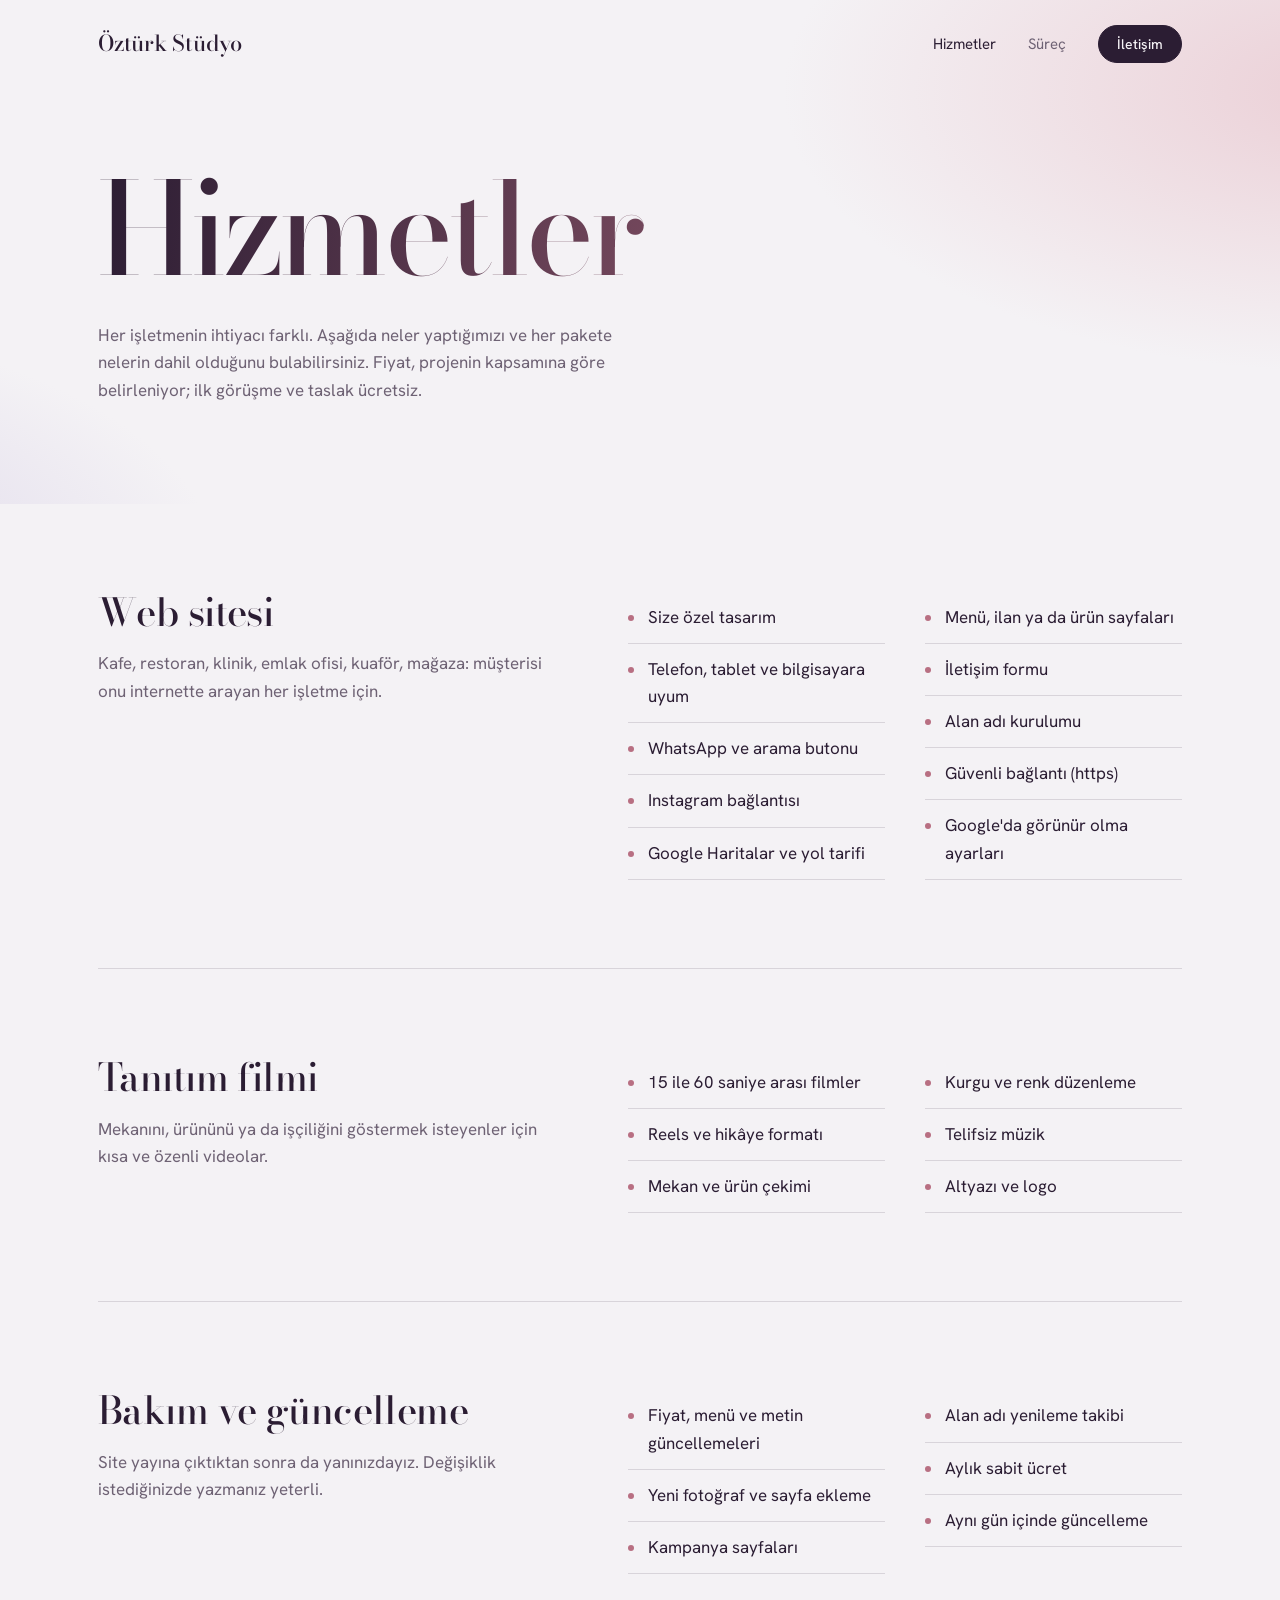
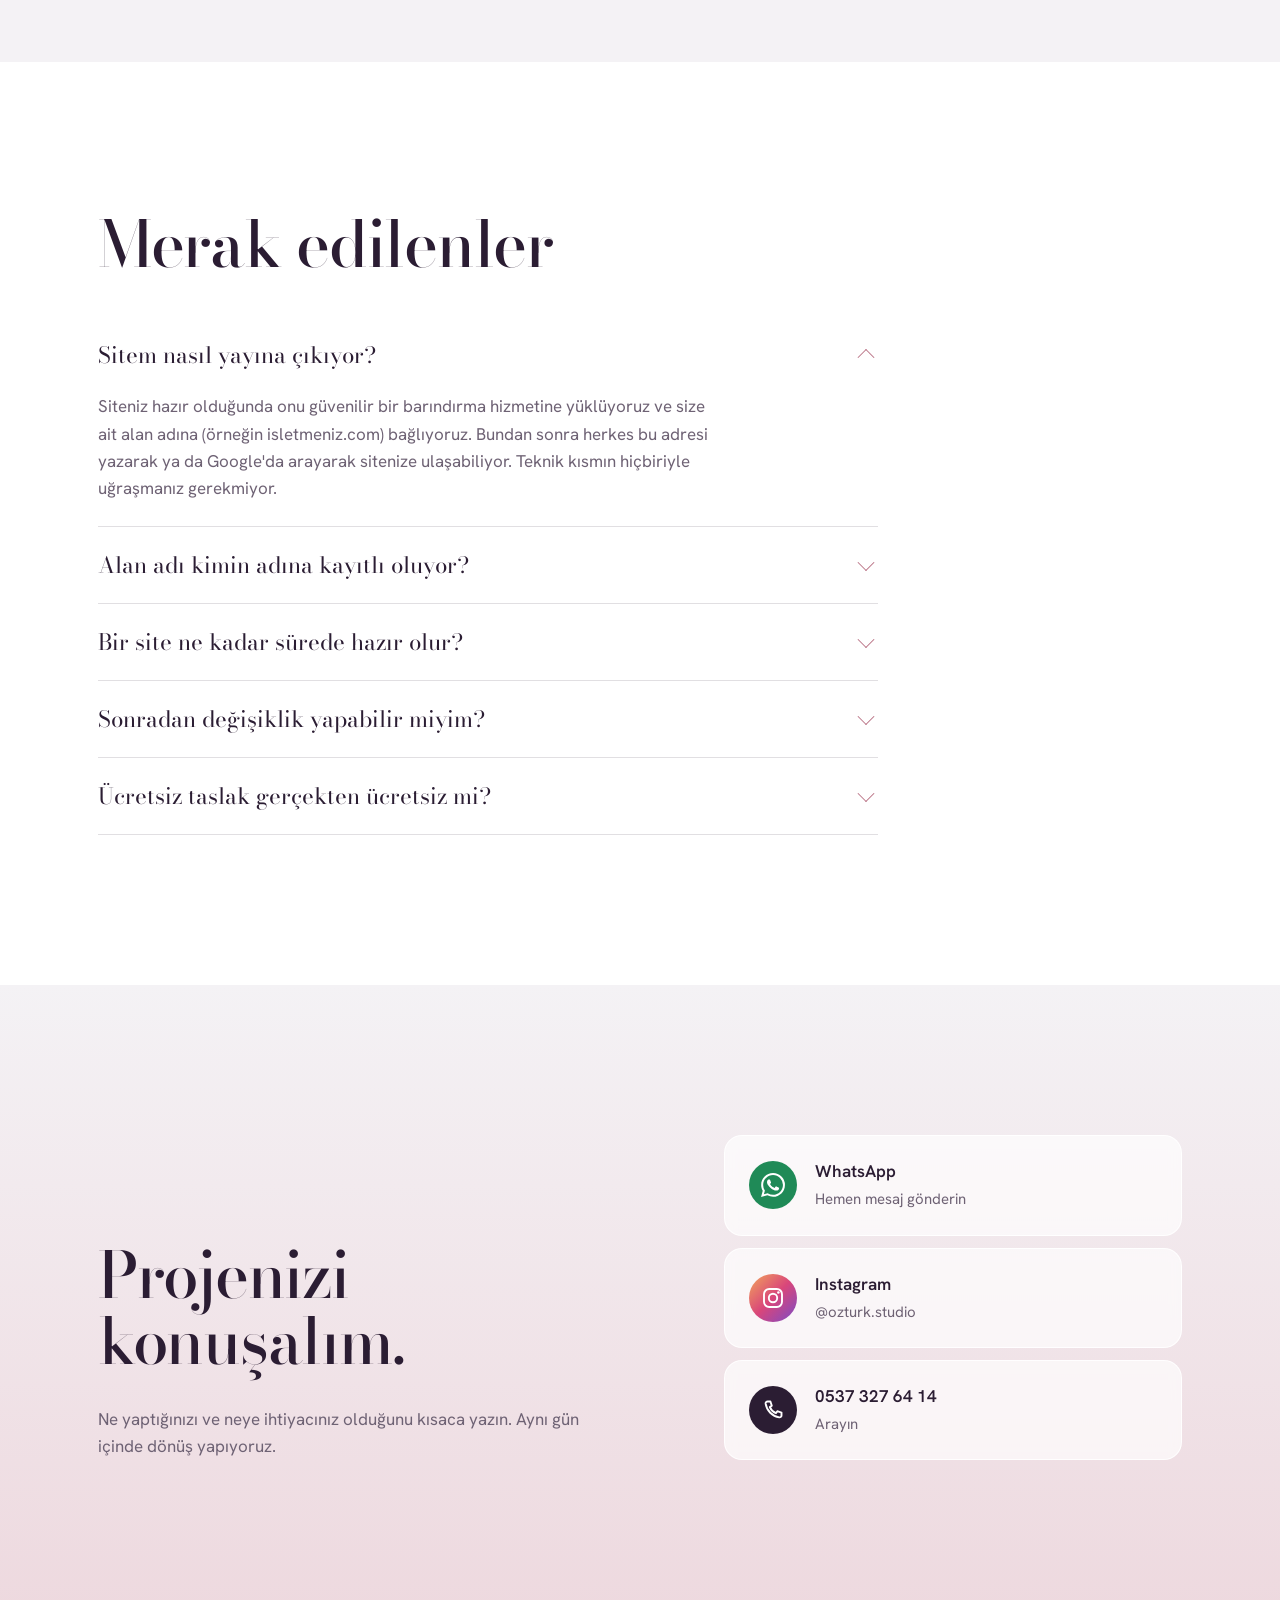
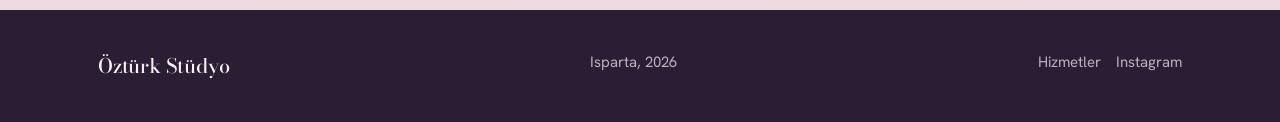
==== hizmetler.html @ a8c5b015 "Öztürk Stüdyo sitesi: ana sayfa ve hizmetler Co-Authored-By: Claude Opus 5.5 <noreply@anthropic.com>" ====
<!doctype html>
<html lang="tr">
<head>
<meta charset="utf-8">
<meta name="viewport" content="width=device-width,initial-scale=1">
<title>Hizmetler | Öztürk Stüdyo</title>
<meta name="description" content="Web sitesi, tanıtım filmi ve bakım hizmetleri. Sitenizin nasıl yayına çıktığı ve alan adı hakkında merak edilenler.">
<meta property="og:title" content="Öztürk Stüdyo">
<meta property="og:description" content="İşletmeler için özel tasarım web siteleri ve tanıtım filmleri. Isparta.">
<meta property="og:type" content="website">
<meta name="theme-color" content="#2B1D33">
<link rel="icon" href="favicon.svg" type="image/svg+xml">
<link rel="preconnect" href="https://fonts.googleapis.com">
<link rel="preconnect" href="https://fonts.gstatic.com" crossorigin>
<link href="https://fonts.googleapis.com/css2?family=Bodoni+Moda:ital,opsz,wght@0,6..96,400;0,6..96,500;1,6..96,400&family=Hanken+Grotesk:wght@400;500;600&display=swap" rel="stylesheet">
<link rel="stylesheet" href="style.css">
</head>
<body>
<svg width="0" height="0" style="position:absolute" aria-hidden="true">
  <symbol id="i-wa" viewBox="0 0 24 24"><path fill="currentColor" d="M17.472 14.382c-.297-.149-1.758-.867-2.03-.967-.273-.099-.471-.148-.67.15-.197.297-.767.966-.94 1.164-.173.199-.347.223-.644.075-.297-.15-1.255-.463-2.39-1.475-.883-.788-1.48-1.761-1.653-2.059-.173-.297-.018-.458.13-.606.134-.133.298-.347.446-.52.149-.174.198-.298.298-.497.099-.198.05-.371-.025-.52-.075-.149-.669-1.612-.916-2.207-.242-.579-.487-.5-.669-.51-.173-.008-.371-.01-.57-.01-.198 0-.52.074-.792.372-.272.297-1.04 1.016-1.04 2.479 0 1.462 1.065 2.875 1.213 3.074.149.198 2.096 3.2 5.077 4.487.709.306 1.262.489 1.694.625.712.227 1.36.195 1.871.118.571-.085 1.758-.719 2.006-1.413.248-.694.248-1.289.173-1.413-.074-.124-.272-.198-.57-.347m-5.421 7.403h-.004a9.87 9.87 0 01-5.031-1.378l-.361-.214-3.741.982.998-3.648-.235-.374a9.86 9.86 0 01-1.51-5.26c.001-5.45 4.436-9.884 9.888-9.884 2.64 0 5.122 1.03 6.988 2.898a9.825 9.825 0 012.893 6.994c-.003 5.45-4.437 9.884-9.885 9.884m8.413-18.297A11.815 11.815 0 0012.05 0C5.495 0 .16 5.335.157 11.892c0 2.096.547 4.142 1.588 5.945L.057 24l6.305-1.654a11.882 11.882 0 005.683 1.448h.005c6.554 0 11.89-5.335 11.893-11.893a11.821 11.821 0 00-3.48-8.413Z"/></symbol>
  <symbol id="i-ig" viewBox="0 0 24 24"><g fill="none" stroke="currentColor" stroke-width="1.9"><rect x="3" y="3" width="18" height="18" rx="5.2"/><circle cx="12" cy="12" r="4.2"/></g><circle cx="17.4" cy="6.6" r="1.25" fill="currentColor"/></symbol>
  <symbol id="i-tel" viewBox="0 0 24 24"><path fill="none" stroke="currentColor" stroke-width="1.9" stroke-linejoin="round" d="M6.6 3.5h2.8l1.4 4.2-2 1.4a12 12 0 0 0 6.1 6.1l1.4-2 4.2 1.4v2.8a2 2 0 0 1-2.2 2A16.5 16.5 0 0 1 4.6 5.7a2 2 0 0 1 2-2.2Z"/></symbol>
</svg>
<a class="skip" href="#icerik">İçeriğe geç</a>

<header class="top">
  <div class="wrap">
    <a class="mark" href="./" aria-label="Öztürk Stüdyo, ana sayfa">Öztürk Stüdyo</a>
    <nav class="nav" aria-label="Ana menü">
      <a class="hide-s" href="hizmetler.html" aria-current="page">Hizmetler</a>
      <a class="hide-s" href="./#surec">Süreç</a>
      <a class="btn small" href="#iletisim">İletişim</a>
    </nav>
  </div>
</header>

<main id="icerik">
  <section class="page-head" aria-labelledby="baslik">
    <div class="wrap">
      <h1 class="reveal" id="baslik">Hizmetler</h1>
      <p class="intro reveal d2">Her işletmenin ihtiyacı farklı. Aşağıda neler yaptığımızı ve her pakete nelerin dahil olduğunu bulabilirsiniz. Fiyat, projenin kapsamına göre belirleniyor; ilk görüşme ve taslak ücretsiz.</p>
    </div>
  </section>

  <div class="wrap">
    <section class="svc" aria-labelledby="s1">
      <div>
        <h2 class="h3" id="s1">Web sitesi</h2>
        <p class="who">Kafe, restoran, klinik, emlak ofisi, kuaför, mağaza: müşterisi onu internette arayan her işletme için.</p>
      </div>
      <ul class="ticks incl">
        <li>Size özel tasarım</li>
        <li>Telefon, tablet ve bilgisayara uyum</li>
        <li>WhatsApp ve arama butonu</li>
        <li>Instagram bağlantısı</li>
        <li>Google Haritalar ve yol tarifi</li>
        <li>Menü, ilan ya da ürün sayfaları</li>
        <li>İletişim formu</li>
        <li>Alan adı kurulumu</li>
        <li>Güvenli bağlantı (https)</li>
        <li>Google'da görünür olma ayarları</li>
      </ul>
    </section>

    <section class="svc" aria-labelledby="s2">
      <div>
        <h2 class="h3" id="s2">Tanıtım filmi</h2>
        <p class="who">Mekanını, ürününü ya da işçiliğini göstermek isteyenler için kısa ve özenli videolar.</p>
      </div>
      <ul class="ticks incl">
        <li>15 ile 60 saniye arası filmler</li>
        <li>Reels ve hikâye formatı</li>
        <li>Mekan ve ürün çekimi</li>
        <li>Kurgu ve renk düzenleme</li>
        <li>Telifsiz müzik</li>
        <li>Altyazı ve logo</li>
      </ul>
    </section>

    <section class="svc" aria-labelledby="s3">
      <div>
        <h2 class="h3" id="s3">Bakım ve güncelleme</h2>
        <p class="who">Site yayına çıktıktan sonra da yanınızdayız. Değişiklik istediğinizde yazmanız yeterli.</p>
      </div>
      <ul class="ticks incl">
        <li>Fiyat, menü ve metin güncellemeleri</li>
        <li>Yeni fotoğraf ve sayfa ekleme</li>
        <li>Kampanya sayfaları</li>
        <li>Alan adı yenileme takibi</li>
        <li>Aylık sabit ücret</li>
        <li>Aynı gün içinde güncelleme</li>
      </ul>
    </section>
  </div>

  <section class="block launch" aria-labelledby="sss">
    <div class="wrap">
      <h2 class="h2" id="sss">Merak edilenler</h2>
      <div class="faq">
        <details open>
          <summary>Sitem nasıl yayına çıkıyor?</summary>
          <p>Siteniz hazır olduğunda onu güvenilir bir barındırma hizmetine yüklüyoruz ve size ait alan adına (örneğin isletmeniz.com) bağlıyoruz. Bundan sonra herkes bu adresi yazarak ya da Google'da arayarak sitenize ulaşabiliyor. Teknik kısmın hiçbiriyle uğraşmanız gerekmiyor.</p>
        </details>
        <details>
          <summary>Alan adı kimin adına kayıtlı oluyor?</summary>
          <p>Sizin adınıza. Alan adı işletmenizin dijital adresi, o yüzden tamamen size ait oluyor. Biz kurulumunu ve yıllık yenileme takibini yapıyoruz.</p>
        </details>
        <details>
          <summary>Bir site ne kadar sürede hazır olur?</summary>
          <p>Taslak genellikle birkaç gün içinde hazır oluyor. Fotoğraf ve metinler tamamlandığında site yaklaşık iki hafta içinde yayına çıkıyor.</p>
        </details>
        <details>
          <summary>Sonradan değişiklik yapabilir miyim?</summary>
          <p>Evet. Bakım paketiyle istediğiniz değişikliği WhatsApp'tan yazmanız yeterli. Kendiniz düzenlemek isterseniz, kod bilmeden giriş yapıp metin ve fotoğraf değiştirebileceğiniz basit bir panel de kurabiliyoruz.</p>
        </details>
        <details>
          <summary>Ücretsiz taslak gerçekten ücretsiz mi?</summary>
          <p>Evet. Karar vermeden önce sitenizin nasıl görüneceğini görmenizi istiyoruz. Beğenmezseniz hiçbir yükümlülüğünüz olmuyor.</p>
        </details>
      </div>
    </div>
  </section>

<section class="block contact" id="iletisim" aria-labelledby="ilet">
    <div class="wrap contact-grid">
      <div>
        <h2 class="h2" id="ilet">Projenizi konuşalım.</h2>
        <p class="intro">Ne yaptığınızı ve neye ihtiyacınız olduğunu kısaca yazın. Aynı gün içinde dönüş yapıyoruz.</p>
      </div>
      <div class="channels">
        <a class="channel wa js-wa" href="https://wa.me/905373276414?text=Merhaba%2C%20%C3%96zt%C3%BCrk%20St%C3%BCdyo%27nun%20sitesinden%20yaz%C4%B1yorum.%20Bir%20proje%20hakk%C4%B1nda%20konu%C5%9Fmak%20istiyorum." target="_blank" rel="noopener">
          <span class="ico"><svg aria-hidden="true"><use href="#i-wa"/></svg></span>
          <span><strong>WhatsApp</strong><small>Hemen mesaj gönderin</small></span>
        </a>
        <a class="channel ig" href="https://www.instagram.com/ozturk.studio/" target="_blank" rel="noopener">
          <span class="ico"><svg aria-hidden="true"><use href="#i-ig"/></svg></span>
          <span><strong>Instagram</strong><small>@ozturk.studio</small></span>
        </a>
        <a class="channel tel" href="tel:+905373276414">
          <span class="ico"><svg aria-hidden="true"><use href="#i-tel"/></svg></span>
          <span><strong>0537 327 64 14</strong><small>Arayın</small></span>
        </a>
      </div>
    </div>
  </section>
</main>

<footer class="foot">
  <div class="wrap">
    <span class="mark">Öztürk Stüdyo</span>
    <span>Isparta, 2026</span>
    <span><a href="hizmetler.html">Hizmetler</a>&emsp;<a href="https://www.instagram.com/ozturk.studio/" target="_blank" rel="noopener">Instagram</a></span>
  </div>
</footer>

<a class="float-wa js-wa" href="https://wa.me/905373276414?text=Merhaba%2C%20%C3%96zt%C3%BCrk%20St%C3%BCdyo%27nun%20sitesinden%20yaz%C4%B1yorum.%20Bir%20proje%20hakk%C4%B1nda%20konu%C5%9Fmak%20istiyorum." target="_blank" rel="noopener" aria-label="WhatsApp'tan yazın"><svg aria-hidden="true"><use href="#i-wa"/></svg></a>
<script src="site.js"></script>
</body>
</html>
---- style.css ----
/* Öztürk Stüdyo — ortak stil */
:root{
  --plum:#2B1D33;
  --plum-soft:#4A3352;
  --rose:#B86F82;
  --blush:#EBCFD6;
  --lilac:#DAD3E8;
  --pearl:#F4F2F5;
  --ink:#2B1D33;
  --muted:#6E6274;
  --line:rgba(43,29,51,.14);
  --wa:#1F8A57;
  --serif:"Bodoni Moda", "Didot", "Bodoni 72", Georgia, serif;
  --sans:"Hanken Grotesk", "Helvetica Neue", Arial, sans-serif;
  --wrap:1180px;
  --gut:clamp(20px,4vw,48px);
}
*,*::before,*::after{box-sizing:border-box}
html{-webkit-text-size-adjust:100%;scroll-behavior:smooth}
body{margin:0;background:var(--pearl);color:var(--ink);font-family:var(--sans);font-size:17px;line-height:1.6;-webkit-font-smoothing:antialiased;overflow-x:hidden}
img,svg{display:block;max-width:100%}
a{color:inherit}
::selection{background:var(--blush)}
:focus-visible{outline:2px solid var(--rose);outline-offset:3px;border-radius:2px}
.wrap{max-width:var(--wrap);margin:0 auto;padding:0 var(--gut)}
.skip{position:absolute;left:-999px;top:8px;background:var(--plum);color:#fff;padding:8px 14px;z-index:99}
.skip:focus{left:8px}

/* Üst bar */
.top{position:absolute;inset:0 0 auto 0;z-index:10}
.top .wrap{display:flex;align-items:center;justify-content:space-between;height:88px;gap:24px}
.mark{font-family:var(--serif);font-size:22px;font-weight:500;text-decoration:none;letter-spacing:-.01em;white-space:nowrap}
.nav{display:flex;align-items:center;gap:32px;font-size:15px}
.nav a{text-decoration:none;color:var(--muted);transition:color .2s}
.nav a:hover,.nav a[aria-current="page"]{color:var(--ink)}
.nav .btn{color:var(--pearl)}
@media (max-width:760px){.nav .hide-s{display:none}.nav{gap:18px}}

/* Butonlar */
.btn{display:inline-flex;align-items:center;gap:10px;font:500 15px/1 var(--sans);text-decoration:none;padding:15px 22px;border-radius:999px;background:var(--plum);color:var(--pearl);border:1px solid var(--plum);transition:background .25s,color .25s,transform .25s}
.btn:hover{background:var(--plum-soft);border-color:var(--plum-soft)}
.btn:active{transform:translateY(1px)}
.btn svg{width:18px;height:18px;flex:none}
.btn.small{padding:11px 18px;font-size:14px}
.btn.ghost{background:transparent;color:var(--ink);border-color:var(--line)}
.btn.ghost:hover{background:rgba(255,255,255,.6);border-color:var(--ink)}
.btn.light{background:var(--pearl);color:var(--plum);border-color:var(--pearl)}
.btn.light:hover{background:#fff}
.btn.outline-light{background:transparent;color:var(--pearl);border-color:rgba(244,242,245,.4)}
.btn.outline-light:hover{border-color:var(--pearl);background:rgba(244,242,245,.08)}
.link{text-decoration:underline;text-decoration-thickness:1px;text-underline-offset:5px;text-decoration-color:var(--rose)}

/* Hero: solan renk alanları */
.hero{position:relative;min-height:100svh;display:flex;align-items:flex-end;padding:140px 0 clamp(48px,8vh,96px);isolation:isolate;overflow:hidden}
.hero::before{content:"";position:absolute;inset:-20%;z-index:-1;
  background:
    radial-gradient(42% 46% at 78% 22%, var(--blush) 0%, rgba(235,207,214,0) 70%),
    radial-gradient(38% 42% at 12% 70%, var(--lilac) 0%, rgba(218,211,232,0) 70%),
    radial-gradient(30% 30% at 60% 88%, rgba(184,111,130,.28) 0%, rgba(184,111,130,0) 70%);
  filter:blur(10px);animation:drift 26s ease-in-out infinite alternate}
@keyframes drift{to{transform:translate3d(-4%,3%,0) scale(1.06)}}
.hero-grid{display:grid;grid-template-columns:1fr;gap:clamp(28px,4vw,48px)}
.word{font-family:var(--serif);font-weight:500;font-size:clamp(4.4rem,20vw,13.5rem);line-height:.86;letter-spacing:-.035em;margin:0;
  background:linear-gradient(100deg,var(--plum) 0%,var(--plum-soft) 38%,var(--rose) 78%,#D7A3AF 100%);
  -webkit-background-clip:text;background-clip:text;color:transparent;padding-bottom:.06em}
.word span{display:block}
.word span+span{padding-left:clamp(1.2rem,14vw,12rem)}
.hero-foot{display:grid;grid-template-columns:minmax(0,1.1fr) auto;align-items:end;gap:32px;border-top:1px solid var(--line);padding-top:28px}
.lede{font-size:clamp(18px,1.6vw,21px);line-height:1.5;max-width:34ch;margin:0}
.actions{display:flex;flex-wrap:wrap;gap:12px}
@media (max-width:760px){.hero-foot{grid-template-columns:1fr}}

/* Giriş animasyonu (tek sahne) */
.reveal{opacity:0;transform:translateY(18px);animation:rise 1.1s cubic-bezier(.2,.7,.1,1) forwards}
.reveal.d1{animation-delay:.15s}.reveal.d2{animation-delay:.45s}.reveal.d3{animation-delay:.7s}
@keyframes rise{to{opacity:1;transform:none}}

/* Bölümler */
section{position:relative}
.block{padding:clamp(80px,12vw,150px) 0}
.h2{font-family:var(--serif);font-weight:500;font-size:clamp(2.3rem,5vw,4rem);line-height:1.02;letter-spacing:-.02em;margin:0 0 .5em;max-width:16ch}
.h3{font-family:var(--serif);font-weight:500;font-size:clamp(1.8rem,3vw,2.5rem);line-height:1.08;letter-spacing:-.015em;margin:0 0 .45em}
.intro{color:var(--muted);max-width:52ch;margin:0}

/* İki hizmet */
.duo{display:grid;grid-template-columns:1fr 1fr;gap:clamp(32px,6vw,96px);margin-top:clamp(48px,7vw,88px)}
.duo article{position:relative;padding-top:clamp(28px,3vw,40px)}
.duo article::before{content:"";position:absolute;top:0;left:0;right:0;height:3px;border-radius:3px;background:linear-gradient(90deg,var(--rose),rgba(184,111,130,0))}
.duo p{margin:0 0 22px;max-width:44ch}
.ticks{list-style:none;padding:0;margin:0}
.ticks li{padding:12px 0;border-bottom:1px solid var(--line);display:flex;gap:14px;align-items:baseline}
.ticks li::before{content:"";width:6px;height:6px;border-radius:50%;background:var(--rose);flex:none;transform:translateY(-2px)}
@media (max-width:820px){.duo{grid-template-columns:1fr}}

/* Koyu, solan bant */
.band{background:linear-gradient(170deg,var(--plum) 0%,#3C2843 55%,#7A4A5C 100%);color:var(--pearl);overflow:hidden}
.band::after{content:"";position:absolute;right:-10%;bottom:-40%;width:60%;height:120%;background:radial-gradient(closest-side,rgba(235,207,214,.22),rgba(235,207,214,0));pointer-events:none}
.statement{font-family:var(--serif);font-weight:400;font-size:clamp(2.1rem,5.4vw,4.6rem);line-height:1.06;letter-spacing:-.02em;margin:0;max-width:18ch}
.band .sub{color:rgba(244,242,245,.72);max-width:46ch;margin:32px 0 0;font-size:18px}

/* Süreç (gerçek sıra) */
.steps{list-style:none;padding:0;margin:clamp(48px,6vw,72px) 0 0;display:grid;grid-template-columns:repeat(4,1fr);gap:clamp(24px,3vw,40px);counter-reset:s}
.steps li{counter-increment:s;padding-top:20px;border-top:1px solid var(--line)}
.steps li::before{content:counter(s);display:block;font-family:var(--serif);font-size:3.2rem;line-height:1;color:var(--rose);margin-bottom:18px}
.steps h3{font-family:var(--serif);font-weight:500;font-size:1.45rem;margin:0 0 8px}
.steps p{margin:0;color:var(--muted);font-size:16px}
@media (max-width:900px){.steps{grid-template-columns:1fr 1fr}}
@media (max-width:520px){.steps{grid-template-columns:1fr}}

/* İletişim */
.contact{background:linear-gradient(180deg,var(--pearl) 0%,var(--blush) 140%)}
.contact-grid{display:grid;grid-template-columns:1.2fr 1fr;gap:clamp(32px,6vw,80px);align-items:end}
.contact .h2{max-width:13ch}
.channels{display:grid;gap:12px}
.channel{display:flex;align-items:center;gap:18px;padding:22px 24px;border-radius:18px;text-decoration:none;background:rgba(255,255,255,.66);border:1px solid rgba(255,255,255,.9);backdrop-filter:blur(6px);transition:background .25s,transform .25s}
.channel:hover{background:#fff;transform:translateY(-2px)}
.channel .ico{width:48px;height:48px;border-radius:50%;display:grid;place-items:center;flex:none;color:#fff}
.channel .ico svg{width:24px;height:24px}
.channel.wa .ico{background:var(--wa)}
.channel.ig .ico{background:linear-gradient(135deg,#F2A65A 0%,#D9467A 50%,#7A4BC8 100%)}
.channel.tel .ico{background:var(--plum)}
.channel strong{display:block;font-weight:600;font-size:17px}
.channel small{color:var(--muted);font-size:15px}
@media (max-width:820px){.contact-grid{grid-template-columns:1fr}}

/* Alt bilgi */
.foot{background:var(--plum);color:rgba(244,242,245,.7);font-size:15px;padding:40px 0}
.foot .wrap{display:flex;justify-content:space-between;flex-wrap:wrap;gap:16px}
.foot a{text-decoration:none}
.foot a:hover{color:var(--pearl)}
.foot .mark{color:var(--pearl);font-size:20px}

/* Yüzen WhatsApp */
.float-wa{position:fixed;right:20px;bottom:20px;z-index:20;width:56px;height:56px;border-radius:50%;background:var(--wa);color:#fff;display:grid;place-items:center;box-shadow:0 10px 30px rgba(31,138,87,.35);opacity:0;pointer-events:none;transform:translateY(12px);transition:opacity .3s,transform .3s}
.float-wa.on{opacity:1;pointer-events:auto;transform:none}
.float-wa svg{width:28px;height:28px}

/* Hizmetler sayfası */
.page-head{position:relative;padding:170px 0 clamp(60px,8vw,100px);isolation:isolate;overflow:hidden}
.page-head::before{content:"";position:absolute;inset:-30%;z-index:-1;background:radial-gradient(40% 50% at 85% 30%,var(--blush),rgba(235,207,214,0) 70%),radial-gradient(35% 45% at 5% 90%,var(--lilac),rgba(218,211,232,0) 70%)}
.page-head h1{font-family:var(--serif);font-weight:500;font-size:clamp(3.4rem,10vw,8rem);line-height:.92;letter-spacing:-.03em;margin:0 0 28px;background:linear-gradient(100deg,var(--plum),var(--rose));-webkit-background-clip:text;background-clip:text;color:transparent;padding-bottom:.05em}
.svc{display:grid;grid-template-columns:minmax(0,.9fr) minmax(0,1.1fr);gap:clamp(28px,6vw,96px);padding:clamp(56px,7vw,88px) 0;border-top:1px solid var(--line)}
.svc:first-of-type{border-top:0}
.svc .who{color:var(--muted);margin:0}
.svc .incl{columns:2;column-gap:40px}
.svc .incl li{break-inside:avoid}
@media (max-width:820px){.svc{grid-template-columns:1fr}.svc .incl{columns:1}}
.launch{background:#fff}
.faq{max-width:780px;margin-top:40px}
.faq details{border-bottom:1px solid var(--line)}
.faq summary{list-style:none;cursor:pointer;padding:24px 40px 24px 0;font-family:var(--serif);font-size:1.4rem;line-height:1.25;position:relative}
.faq summary::-webkit-details-marker{display:none}
.faq summary::after{content:"";position:absolute;right:6px;top:50%;width:12px;height:12px;border-right:1.5px solid var(--rose);border-bottom:1.5px solid var(--rose);transform:translateY(-70%) rotate(45deg);transition:transform .25s}
.faq details[open] summary::after{transform:translateY(-30%) rotate(-135deg)}
.faq details p{margin:0 0 24px;color:var(--muted);max-width:62ch}

@media (prefers-reduced-motion:reduce){
  *,*::before,*::after{animation:none!important;transition:none!important}
  .reveal{opacity:1;transform:none}
  html{scroll-behavior:auto}
}
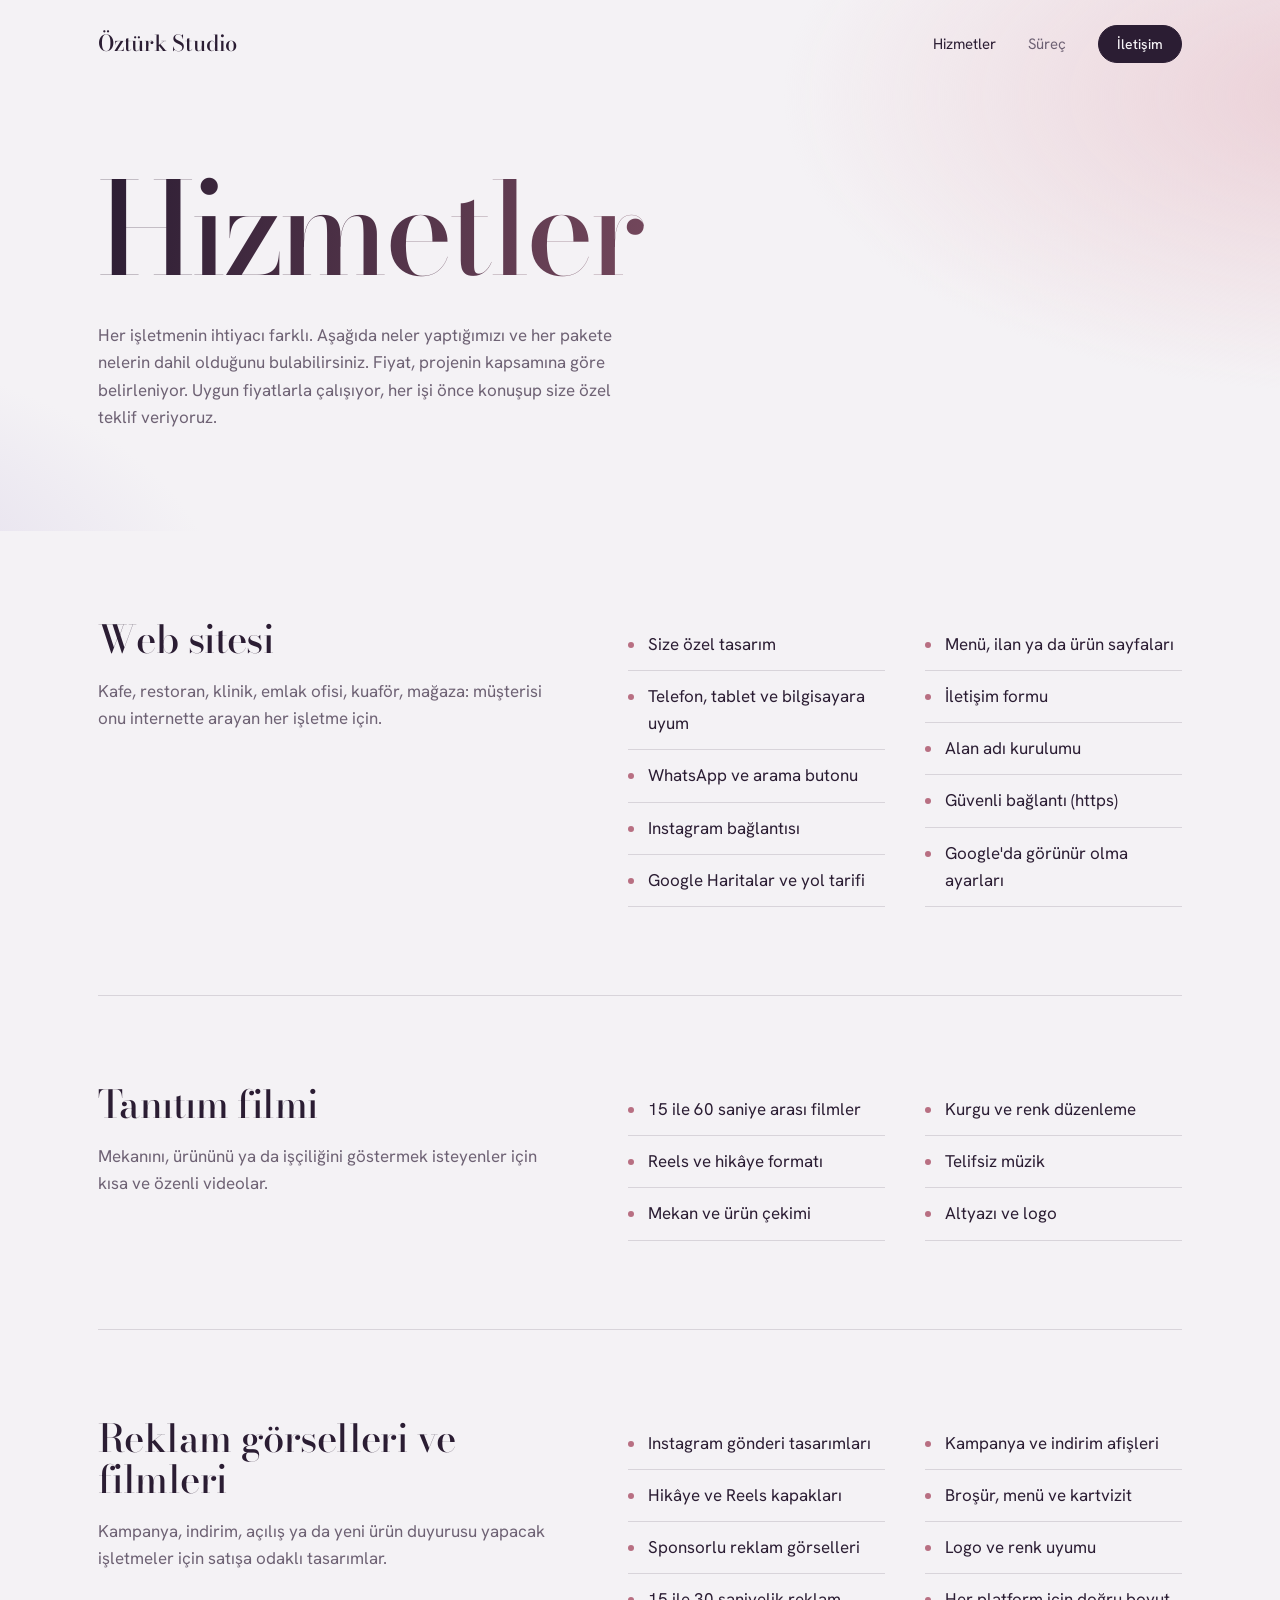
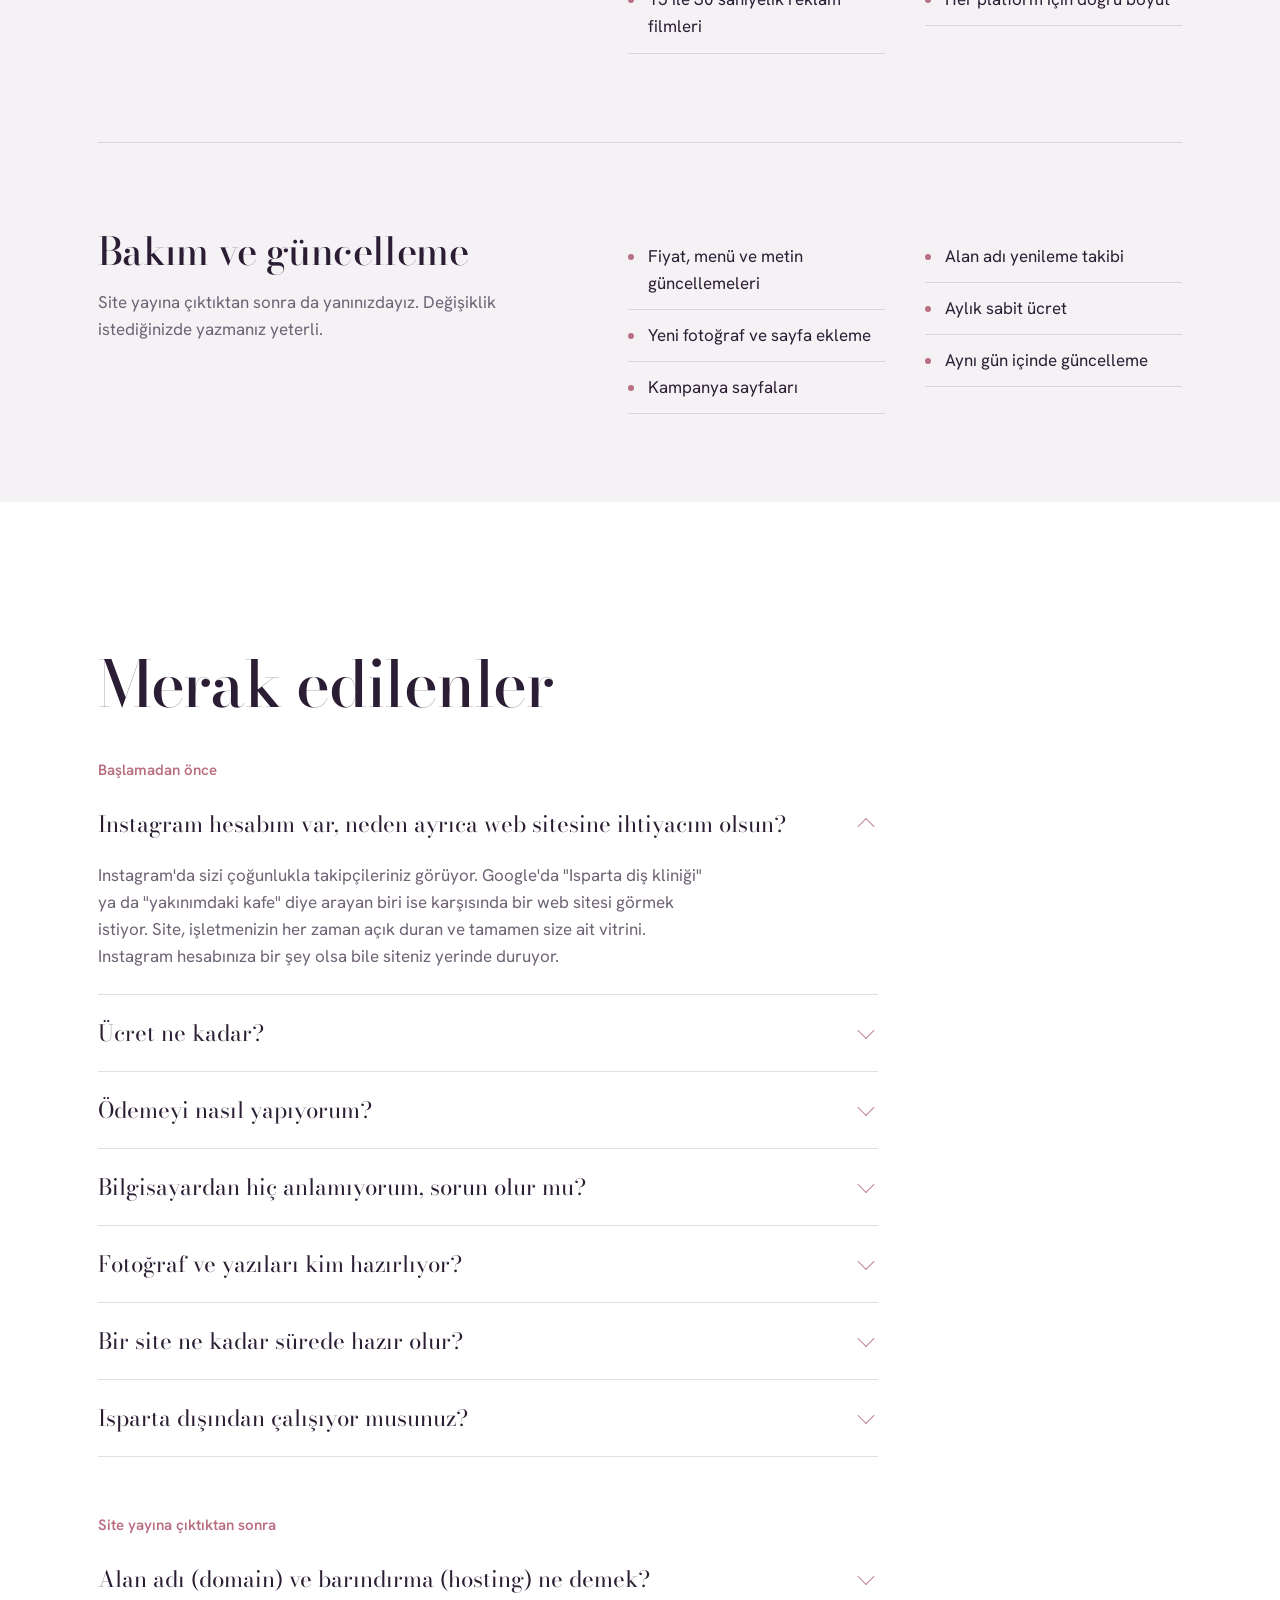
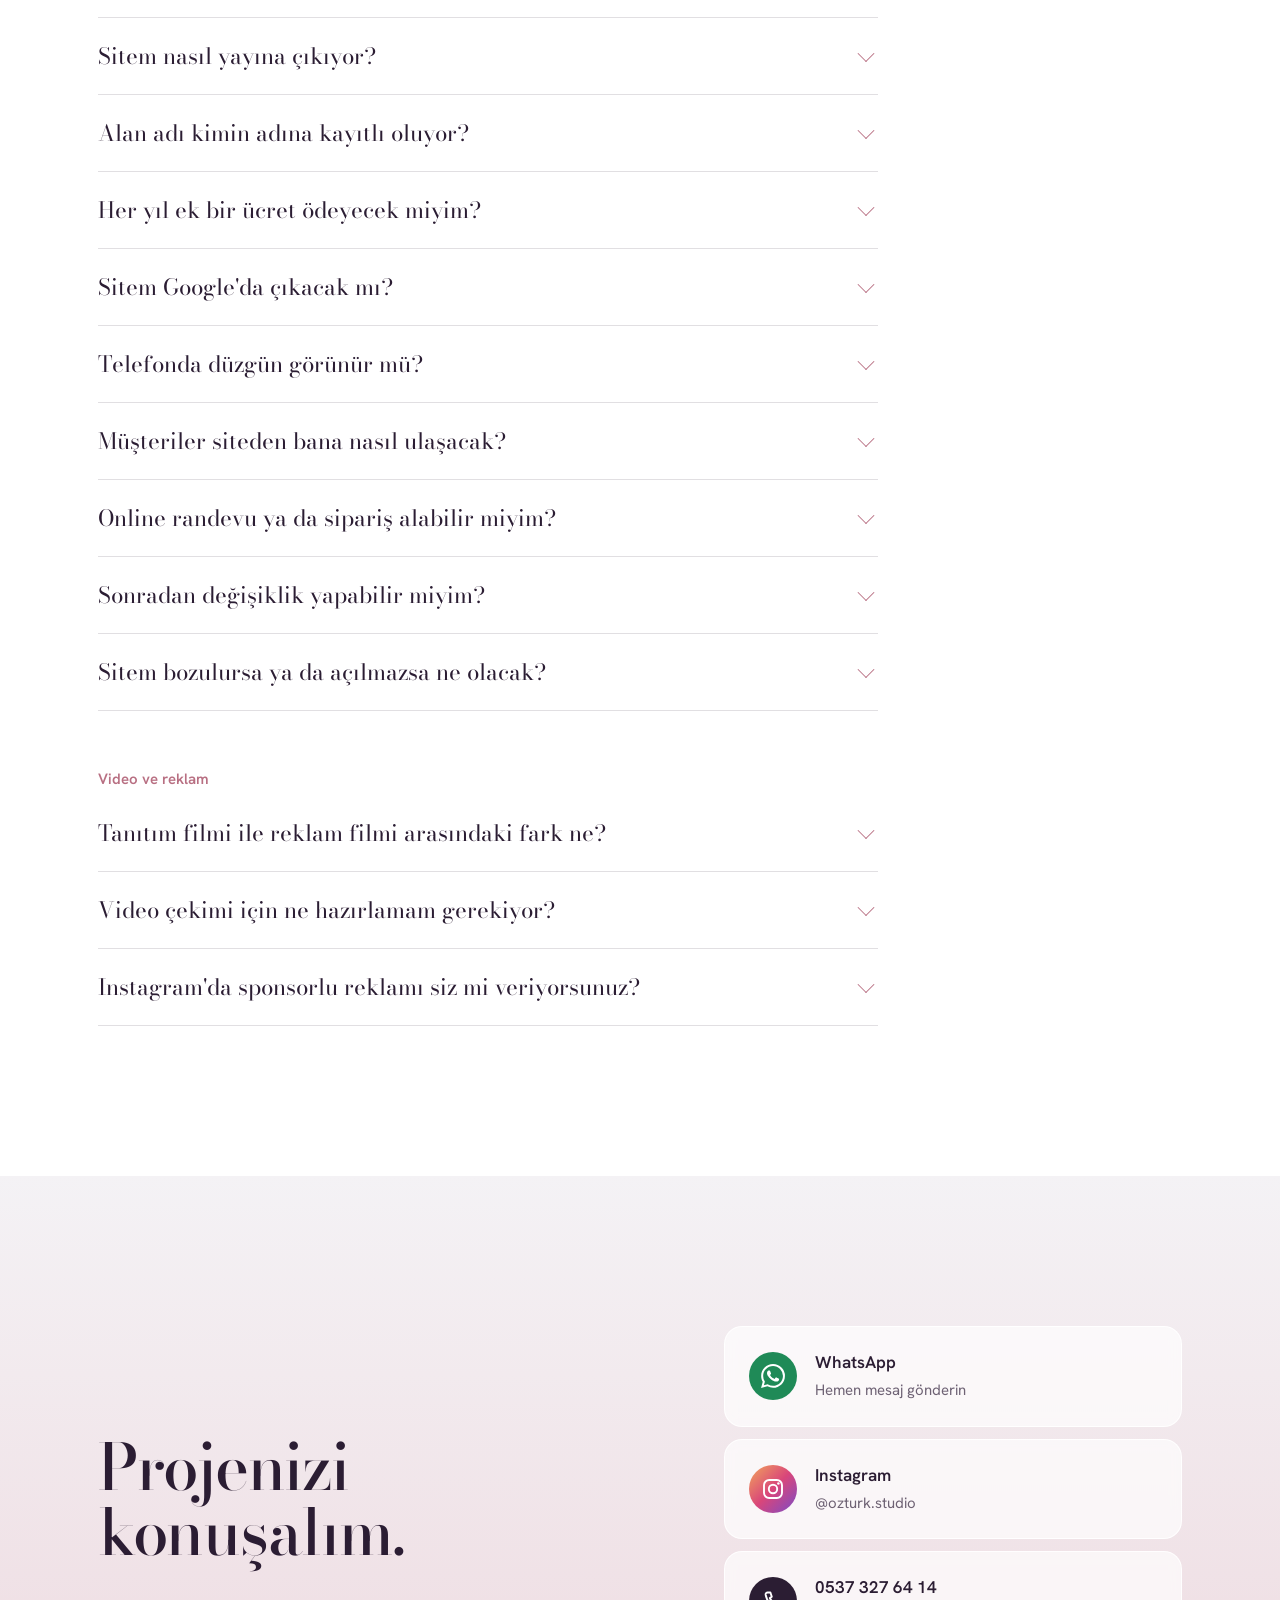
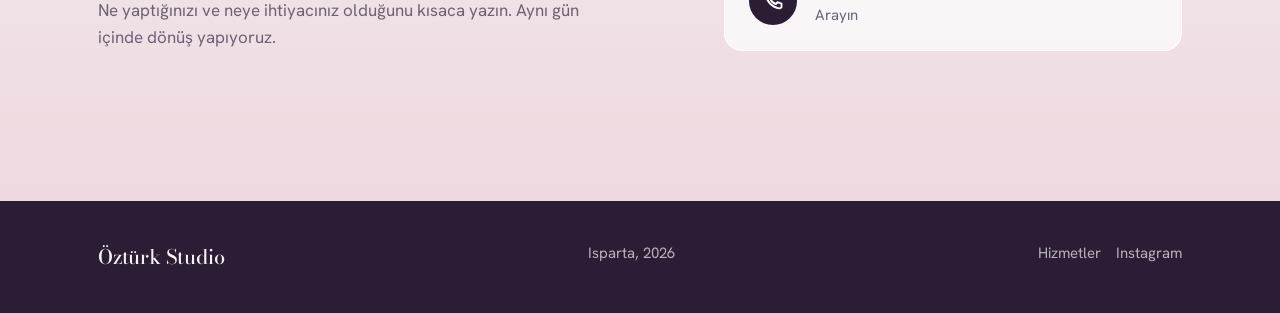
==== commit a5f1750a: "Studio adı, üçüncü hizmet (reklam), genişletilmiş SSS; ücretsiz taslak ifadesi kaldırıldı Co-Authore" ====
--- a/hizmetler.html
+++ b/hizmetler.html
@@ -3,9 +3,9 @@
 <head>
 <meta charset="utf-8">
 <meta name="viewport" content="width=device-width,initial-scale=1">
-<title>Hizmetler | Öztürk Stüdyo</title>
-<meta name="description" content="Web sitesi, tanıtım filmi ve bakım hizmetleri. Sitenizin nasıl yayına çıktığı ve alan adı hakkında merak edilenler.">
-<meta property="og:title" content="Öztürk Stüdyo">
+<title>Hizmetler | Öztürk Studio</title>
+<meta name="description" content="Web sitesi, tanıtım filmi, reklam görselleri ve bakım hizmetleri. Sitenizin nasıl yayına çıktığı ve alan adı hakkında merak edilenler.">
+<meta property="og:title" content="Öztürk Studio">
 <meta property="og:description" content="İşletmeler için özel tasarım web siteleri ve tanıtım filmleri. Isparta.">
 <meta property="og:type" content="website">
 <meta name="theme-color" content="#2B1D33">
@@ -25,7 +25,7 @@
 
 <header class="top">
   <div class="wrap">
-    <a class="mark" href="./" aria-label="Öztürk Stüdyo, ana sayfa">Öztürk Stüdyo</a>
+    <a class="mark" href="./" aria-label="Öztürk Studio, ana sayfa">Öztürk Studio</a>
     <nav class="nav" aria-label="Ana menü">
       <a class="hide-s" href="hizmetler.html" aria-current="page">Hizmetler</a>
       <a class="hide-s" href="./#surec">Süreç</a>
@@ -38,7 +38,7 @@
   <section class="page-head" aria-labelledby="baslik">
     <div class="wrap">
       <h1 class="reveal" id="baslik">Hizmetler</h1>
-      <p class="intro reveal d2">Her işletmenin ihtiyacı farklı. Aşağıda neler yaptığımızı ve her pakete nelerin dahil olduğunu bulabilirsiniz. Fiyat, projenin kapsamına göre belirleniyor; ilk görüşme ve taslak ücretsiz.</p>
+      <p class="intro reveal d2">Her işletmenin ihtiyacı farklı. Aşağıda neler yaptığımızı ve her pakete nelerin dahil olduğunu bulabilirsiniz. Fiyat, projenin kapsamına göre belirleniyor. Uygun fiyatlarla çalışıyor, her işi önce konuşup size özel teklif veriyoruz.</p>
     </div>
   </section>
 
@@ -77,6 +77,23 @@
       </ul>
     </section>
 
+    <section class="svc" aria-labelledby="s2b">
+      <div>
+        <h2 class="h3" id="s2b">Reklam görselleri ve filmleri</h2>
+        <p class="who">Kampanya, indirim, açılış ya da yeni ürün duyurusu yapacak işletmeler için satışa odaklı tasarımlar.</p>
+      </div>
+      <ul class="ticks incl">
+        <li>Instagram gönderi tasarımları</li>
+        <li>Hikâye ve Reels kapakları</li>
+        <li>Sponsorlu reklam görselleri</li>
+        <li>15 ile 30 saniyelik reklam filmleri</li>
+        <li>Kampanya ve indirim afişleri</li>
+        <li>Broşür, menü ve kartvizit</li>
+        <li>Logo ve renk uyumu</li>
+        <li>Her platform için doğru boyut</li>
+      </ul>
+    </section>
+
     <section class="svc" aria-labelledby="s3">
       <div>
         <h2 class="h3" id="s3">Bakım ve güncelleme</h2>
@@ -97,25 +114,88 @@
     <div class="wrap">
       <h2 class="h2" id="sss">Merak edilenler</h2>
       <div class="faq">
+        <h3>Başlamadan önce</h3>
         <details open>
-          <summary>Sitem nasıl yayına çıkıyor?</summary>
-          <p>Siteniz hazır olduğunda onu güvenilir bir barındırma hizmetine yüklüyoruz ve size ait alan adına (örneğin isletmeniz.com) bağlıyoruz. Bundan sonra herkes bu adresi yazarak ya da Google'da arayarak sitenize ulaşabiliyor. Teknik kısmın hiçbiriyle uğraşmanız gerekmiyor.</p>
-        </details>
-        <details>
-          <summary>Alan adı kimin adına kayıtlı oluyor?</summary>
-          <p>Sizin adınıza. Alan adı işletmenizin dijital adresi, o yüzden tamamen size ait oluyor. Biz kurulumunu ve yıllık yenileme takibini yapıyoruz.</p>
+          <summary>Instagram hesabım var, neden ayrıca web sitesine ihtiyacım olsun?</summary>
+          <p>Instagram'da sizi çoğunlukla takipçileriniz görüyor. Google'da "Isparta diş kliniği" ya da "yakınımdaki kafe" diye arayan biri ise karşısında bir web sitesi görmek istiyor. Site, işletmenizin her zaman açık duran ve tamamen size ait vitrini. Instagram hesabınıza bir şey olsa bile siteniz yerinde duruyor.</p>
+        </details>
+        <details>
+          <summary>Ücret ne kadar?</summary>
+          <p>Fiyat, sayfa sayısına ve istediğiniz özelliklere göre değişiyor. Küçük işletmelere uygun fiyatlarla çalışıyoruz. Ne istediğinizi konuştuktan sonra size net bir teklif veriyoruz; sonradan sürpriz ek ücret çıkmıyor.</p>
+        </details>
+        <details>
+          <summary>Ödemeyi nasıl yapıyorum?</summary>
+          <p>Ödeme şeklini teklifle birlikte konuşuyoruz. Havale veya EFT ile ödeme yapabiliyorsunuz.</p>
+        </details>
+        <details>
+          <summary>Bilgisayardan hiç anlamıyorum, sorun olur mu?</summary>
+          <p>Hiç olmaz. Teknik kısmın tamamını biz hallediyoruz. Sizden yalnızca işletmenizi anlatmanızı, varsa logo ve fotoğraflarınızı göndermenizi istiyoruz. Gerisini WhatsApp üzerinden adım adım birlikte ilerletiyoruz.</p>
+        </details>
+        <details>
+          <summary>Fotoğraf ve yazıları kim hazırlıyor?</summary>
+          <p>İsterseniz siz gönderiyorsunuz, isterseniz biz hazırlıyoruz. Sitedeki metinleri işletmenizi dinleyerek biz yazıyoruz. Fotoğrafınız yoksa işletmenize gelip çekebiliyoruz.</p>
         </details>
         <details>
           <summary>Bir site ne kadar sürede hazır olur?</summary>
           <p>Taslak genellikle birkaç gün içinde hazır oluyor. Fotoğraf ve metinler tamamlandığında site yaklaşık iki hafta içinde yayına çıkıyor.</p>
         </details>
         <details>
+          <summary>Isparta dışından çalışıyor musunuz?</summary>
+          <p>Evet. Web sitesi ve reklam görseli işleri tamamen online ilerliyor, Türkiye'nin her yerinden çalışabiliyoruz. Video çekimleri için Isparta ve çevresine geliyoruz.</p>
+        </details>
+        <h3>Site yayına çıktıktan sonra</h3>
+        <details>
+          <summary>Alan adı (domain) ve barındırma (hosting) ne demek?</summary>
+          <p>Alan adı, sitenizin adresi: örneğin isletmeniz.com. Barındırma ise sitenizin dosyalarının durduğu ve 7/24 açık kalan bilgisayar. Bir dükkân gibi düşünün: alan adı tabeladaki adres, barındırma dükkânın kendisi. İkisinin de kurulumunu biz yapıyoruz.</p>
+        </details>
+        <details>
+          <summary>Sitem nasıl yayına çıkıyor?</summary>
+          <p>Siteniz hazır olduğunda onu güvenilir bir barındırma hizmetine yüklüyor ve size ait alan adına bağlıyoruz. Bundan sonra herkes bu adresi yazarak ya da Google'da arayarak sitenize ulaşabiliyor. Teknik kısmın hiçbiriyle uğraşmanız gerekmiyor.</p>
+        </details>
+        <details>
+          <summary>Alan adı kimin adına kayıtlı oluyor?</summary>
+          <p>Sizin adınıza. Alan adı işletmenizin dijital adresi, o yüzden tamamen size ait. Kurulumunu ve yıllık yenileme takibini biz yapıyoruz.</p>
+        </details>
+        <details>
+          <summary>Her yıl ek bir ücret ödeyecek miyim?</summary>
+          <p>Alan adının yıllık bir yenileme ücreti var; bunu alan adını aldığınız firmaya ödüyorsunuz. Bakım paketi alırsanız aylık sabit bir ücret ödüyorsunuz. Bunların dışında gizli bir masraf yok.</p>
+        </details>
+        <details>
+          <summary>Sitem Google'da çıkacak mı?</summary>
+          <p>Sitenizi Google'a tanıtıyor, Google Haritalar kaydınıza bağlıyor ve aramalarda bulunabilmesi için gereken ayarları yapıyoruz. Google'da ilk sıraya çıkmak zaman alan bir süreç ve bunu kimse bir günde garanti edemez, ama doğru kurulmuş bir site bu yolun ilk adımı.</p>
+        </details>
+        <details>
+          <summary>Telefonda düzgün görünür mü?</summary>
+          <p>Evet. Ziyaretçilerin çoğu sitenize telefondan giriyor, bu yüzden her sayfayı önce telefona göre tasarlıyoruz. Tablette ve bilgisayarda da düzgün görünüyor.</p>
+        </details>
+        <details>
+          <summary>Müşteriler siteden bana nasıl ulaşacak?</summary>
+          <p>Sitede WhatsApp, arama ve yol tarifi butonları oluyor. Müşteriniz butona dokunduğunda doğrudan size mesaj atıyor ya da sizi arıyor. İletişim formu doldurulursa bildirim e-postanıza geliyor.</p>
+        </details>
+        <details>
+          <summary>Online randevu ya da sipariş alabilir miyim?</summary>
+          <p>Evet. Randevu ve siparişleri WhatsApp'a yönlendiren basit bir sistem kurabiliyoruz. Daha kapsamlı bir randevu ya da online satış sistemi istiyorsanız onu ayrıca konuşuyoruz.</p>
+        </details>
+        <details>
           <summary>Sonradan değişiklik yapabilir miyim?</summary>
           <p>Evet. Bakım paketiyle istediğiniz değişikliği WhatsApp'tan yazmanız yeterli. Kendiniz düzenlemek isterseniz, kod bilmeden giriş yapıp metin ve fotoğraf değiştirebileceğiniz basit bir panel de kurabiliyoruz.</p>
         </details>
         <details>
-          <summary>Ücretsiz taslak gerçekten ücretsiz mi?</summary>
-          <p>Evet. Karar vermeden önce sitenizin nasıl görüneceğini görmenizi istiyoruz. Beğenmezseniz hiçbir yükümlülüğünüz olmuyor.</p>
+          <summary>Sitem bozulursa ya da açılmazsa ne olacak?</summary>
+          <p>Bize yazmanız yeterli; sorunu aynı gün içinde inceliyoruz. Siteler güvenilir altyapılarda durduğu için bu çok nadir yaşanıyor.</p>
+        </details>
+        <h3>Video ve reklam</h3>
+        <details>
+          <summary>Tanıtım filmi ile reklam filmi arasındaki fark ne?</summary>
+          <p>Tanıtım filmi işletmenizi ve atmosferinizi anlatıyor; uzun süre kullanabiliyorsunuz. Reklam filmi ise belirli bir kampanyaya, indirime ya da ürüne odaklanıyor ve izleyeni hemen harekete geçirmeyi amaçlıyor.</p>
+        </details>
+        <details>
+          <summary>Video çekimi için ne hazırlamam gerekiyor?</summary>
+          <p>Çekim için işletmenize geliyoruz. Sizden istediğimiz tek şey mekânın düzenli olması ve göstermek istediğiniz ürünlerin hazır olması. Çekim saatini işinizi aksatmayacak şekilde birlikte belirliyoruz.</p>
+        </details>
+        <details>
+          <summary>Instagram'da sponsorlu reklamı siz mi veriyorsunuz?</summary>
+          <p>Reklamda kullanılacak görselleri ve videoları biz hazırlıyoruz. Reklamın yayınlanması ve bütçesi sizin hesabınız üzerinden yürüyor; isterseniz kurulumunda yardımcı oluyoruz.</p>
         </details>
       </div>
     </div>
@@ -128,7 +208,7 @@
         <p class="intro">Ne yaptığınızı ve neye ihtiyacınız olduğunu kısaca yazın. Aynı gün içinde dönüş yapıyoruz.</p>
       </div>
       <div class="channels">
-        <a class="channel wa js-wa" href="https://wa.me/905373276414?text=Merhaba%2C%20%C3%96zt%C3%BCrk%20St%C3%BCdyo%27nun%20sitesinden%20yaz%C4%B1yorum.%20Bir%20proje%20hakk%C4%B1nda%20konu%C5%9Fmak%20istiyorum." target="_blank" rel="noopener">
+        <a class="channel wa js-wa" href="https://wa.me/905373276414?text=Merhaba%2C%20%C3%96zt%C3%BCrk%20Studio%27nun%20sitesinden%20yaz%C4%B1yorum.%20Bir%20proje%20hakk%C4%B1nda%20konu%C5%9Fmak%20istiyorum." target="_blank" rel="noopener">
           <span class="ico"><svg aria-hidden="true"><use href="#i-wa"/></svg></span>
           <span><strong>WhatsApp</strong><small>Hemen mesaj gönderin</small></span>
         </a>
@@ -147,13 +227,13 @@
 
 <footer class="foot">
   <div class="wrap">
-    <span class="mark">Öztürk Stüdyo</span>
+    <span class="mark">Öztürk Studio</span>
     <span>Isparta, 2026</span>
     <span><a href="hizmetler.html">Hizmetler</a>&emsp;<a href="https://www.instagram.com/ozturk.studio/" target="_blank" rel="noopener">Instagram</a></span>
   </div>
 </footer>
 
-<a class="float-wa js-wa" href="https://wa.me/905373276414?text=Merhaba%2C%20%C3%96zt%C3%BCrk%20St%C3%BCdyo%27nun%20sitesinden%20yaz%C4%B1yorum.%20Bir%20proje%20hakk%C4%B1nda%20konu%C5%9Fmak%20istiyorum." target="_blank" rel="noopener" aria-label="WhatsApp'tan yazın"><svg aria-hidden="true"><use href="#i-wa"/></svg></a>
+<a class="float-wa js-wa" href="https://wa.me/905373276414?text=Merhaba%2C%20%C3%96zt%C3%BCrk%20Studio%27nun%20sitesinden%20yaz%C4%B1yorum.%20Bir%20proje%20hakk%C4%B1nda%20konu%C5%9Fmak%20istiyorum." target="_blank" rel="noopener" aria-label="WhatsApp'tan yazın"><svg aria-hidden="true"><use href="#i-wa"/></svg></a>
 <script src="site.js"></script>
 </body>
 </html>
--- a/style.css
+++ b/style.css
@@ -1,4 +1,4 @@
-/* Öztürk Stüdyo — ortak stil */
+/* Öztürk Studio — ortak stil */
 :root{
   --plum:#2B1D33;
   --plum-soft:#4A3352;
@@ -83,14 +83,15 @@
 .intro{color:var(--muted);max-width:52ch;margin:0}
 
 /* İki hizmet */
-.duo{display:grid;grid-template-columns:1fr 1fr;gap:clamp(32px,6vw,96px);margin-top:clamp(48px,7vw,88px)}
+.duo{display:grid;grid-template-columns:repeat(3,1fr);gap:clamp(32px,4.5vw,72px);margin-top:clamp(48px,7vw,88px)}
 .duo article{position:relative;padding-top:clamp(28px,3vw,40px)}
 .duo article::before{content:"";position:absolute;top:0;left:0;right:0;height:3px;border-radius:3px;background:linear-gradient(90deg,var(--rose),rgba(184,111,130,0))}
 .duo p{margin:0 0 22px;max-width:44ch}
 .ticks{list-style:none;padding:0;margin:0}
 .ticks li{padding:12px 0;border-bottom:1px solid var(--line);display:flex;gap:14px;align-items:baseline}
 .ticks li::before{content:"";width:6px;height:6px;border-radius:50%;background:var(--rose);flex:none;transform:translateY(-2px)}
-@media (max-width:820px){.duo{grid-template-columns:1fr}}
+@media (max-width:980px){.duo{grid-template-columns:1fr 1fr}}
+@media (max-width:680px){.duo{grid-template-columns:1fr}}
 
 /* Koyu, solan bant */
 .band{background:linear-gradient(170deg,var(--plum) 0%,#3C2843 55%,#7A4A5C 100%);color:var(--pearl);overflow:hidden}
@@ -147,6 +148,8 @@
 @media (max-width:820px){.svc{grid-template-columns:1fr}.svc .incl{columns:1}}
 .launch{background:#fff}
 .faq{max-width:780px;margin-top:40px}
+.faq h3{font-family:var(--sans);font-weight:600;font-size:15px;color:var(--rose);margin:56px 0 4px}
+.faq h3:first-child{margin-top:0}
 .faq details{border-bottom:1px solid var(--line)}
 .faq summary{list-style:none;cursor:pointer;padding:24px 40px 24px 0;font-family:var(--serif);font-size:1.4rem;line-height:1.25;position:relative}
 .faq summary::-webkit-details-marker{display:none}
